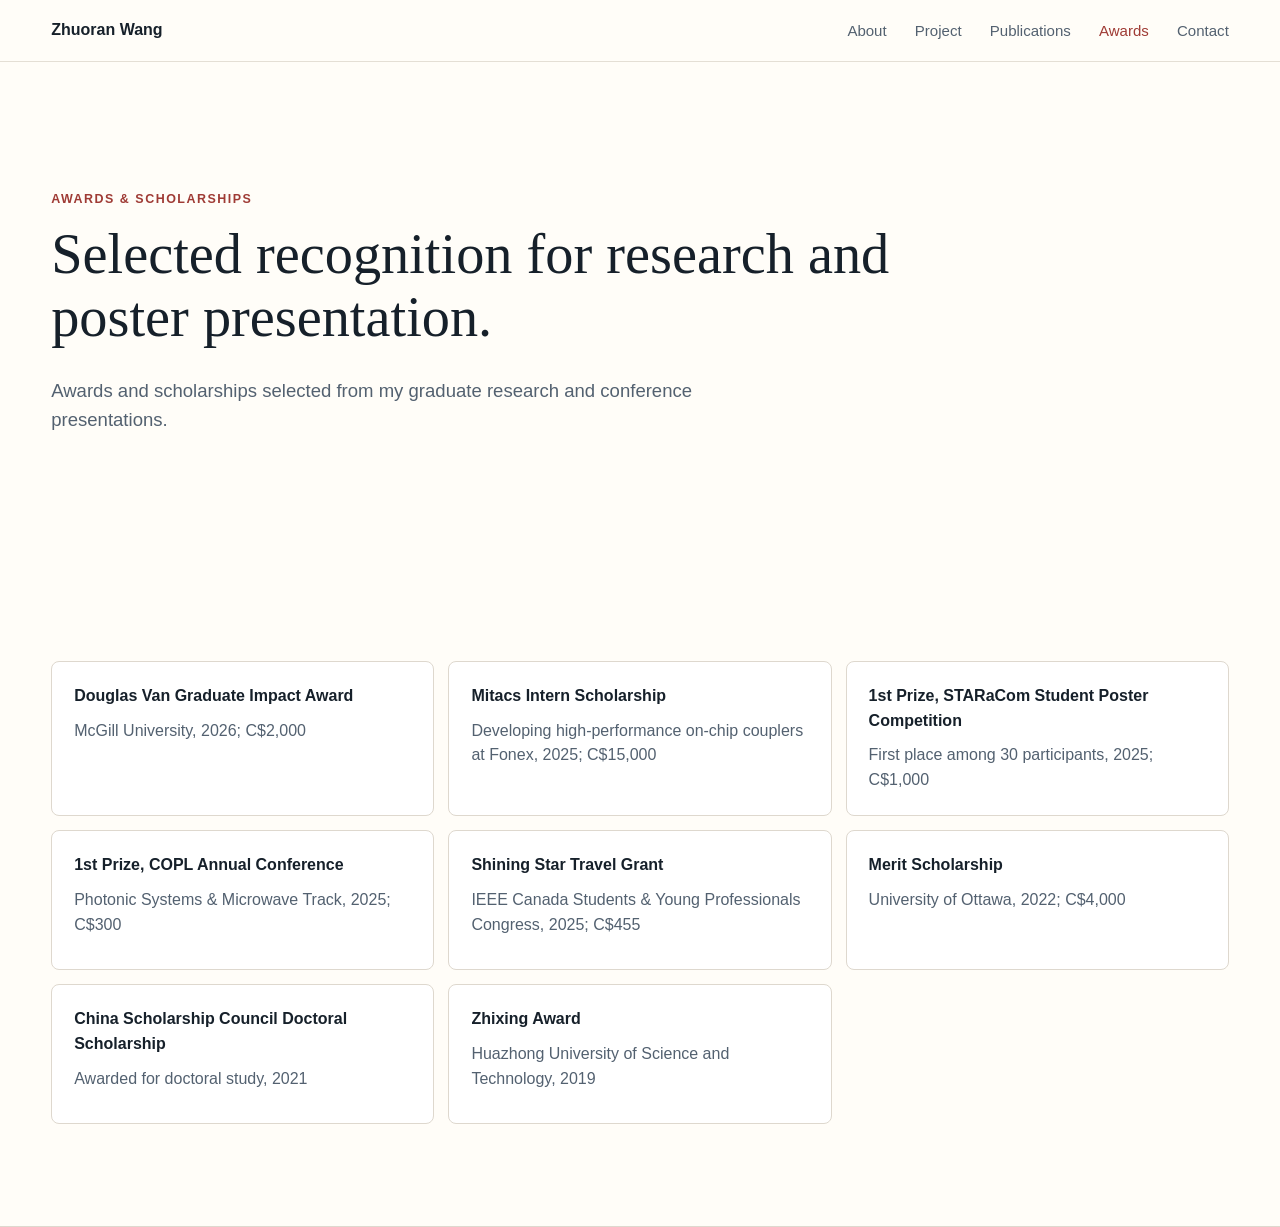
==== awards.html @ 81923270 "Add files via upload Publish personal website" ====
<!doctype html>
<html lang="en">
  <head>
    <meta charset="utf-8" />
    <meta name="viewport" content="width=device-width, initial-scale=1" />
    <meta name="description" content="Selected awards and scholarships received by Zhuoran Wang." />
    <title>Awards | Zhuoran Wang</title>
    <link rel="stylesheet" href="styles.css" />
  </head>
  <body>
    <header class="site-header" aria-label="Primary navigation">
      <a class="brand" href="index.html">Zhuoran Wang</a>
      <nav>
        <a href="index.html">About</a>
        <a href="projects.html">Project</a>
        <a href="publications.html">Publications</a>
        <a class="active" href="awards.html">Awards</a>
        <a href="index.html#contact">Contact</a>
      </nav>
    </header>

    <main>
      <section class="page-hero" aria-labelledby="awards-title">
        <p class="eyebrow">Awards &amp; Scholarships</p>
        <h1 id="awards-title">Selected recognition for research and poster presentation.</h1>
        <p>
          Awards and scholarships selected from my graduate research and conference presentations.
        </p>
      </section>

      <section class="section awards-section" aria-label="Selected awards">
        <div class="awards-grid">
          <article>
            <strong>Douglas Van Graduate Impact Award</strong>
            <span>McGill University, 2026; C$2,000</span>
          </article>
          <article>
            <strong>Mitacs Intern Scholarship</strong>
            <span>Developing high-performance on-chip couplers at Fonex, 2025; C$15,000</span>
          </article>
          <article>
            <strong>1st Prize, STARaCom Student Poster Competition</strong>
            <span>First place among 30 participants, 2025; C$1,000</span>
          </article>
          <article>
            <strong>1st Prize, COPL Annual Conference</strong>
            <span>Photonic Systems &amp; Microwave Track, 2025; C$300</span>
          </article>
          <article>
            <strong>Shining Star Travel Grant</strong>
            <span>IEEE Canada Students &amp; Young Professionals Congress, 2025; C$455</span>
          </article>
          <article>
            <strong>Merit Scholarship</strong>
            <span>University of Ottawa, 2022; C$4,000</span>
          </article>
          <article>
            <strong>China Scholarship Council Doctoral Scholarship</strong>
            <span>Awarded for doctoral study, 2021</span>
          </article>
          <article>
            <strong>Zhixing Award</strong>
            <span>Huazhong University of Science and Technology, 2019</span>
          </article>
        </div>
      </section>
    </main>
  </body>
</html>
---- styles.css ----
:root {
  --ink: #16202a;
  --subtle: #536170;
  --muted: #f4f0ea;
  --paper: #fffdf8;
  --line: #ded8ce;
  --blue: #1f4f7a;
  --red: #9f3b35;
  --green: #2f6d5c;
  --gold: #b07a24;
  --shadow: 0 24px 70px rgba(22, 32, 42, 0.12);
}

* {
  box-sizing: border-box;
}

html {
  scroll-behavior: smooth;
}

body {
  margin: 0;
  color: var(--ink);
  background: var(--paper);
  font-family: Arial, Helvetica, sans-serif;
  line-height: 1.55;
}

a {
  color: inherit;
  text-decoration: none;
}

img {
  display: block;
  max-width: 100%;
}

.site-header {
  position: sticky;
  top: 0;
  z-index: 10;
  display: flex;
  align-items: center;
  justify-content: space-between;
  gap: 24px;
  padding: 18px clamp(20px, 4vw, 64px);
  background: rgba(255, 253, 248, 0.92);
  border-bottom: 1px solid rgba(222, 216, 206, 0.82);
  backdrop-filter: blur(16px);
}

.brand {
  font-weight: 700;
  letter-spacing: 0;
}

nav {
  display: flex;
  align-items: center;
  gap: clamp(14px, 2.2vw, 30px);
  color: var(--subtle);
  font-size: 0.94rem;
}

nav a:hover,
nav a.active,
.contact-links a:hover,
.publication a:hover {
  color: var(--red);
}

.hero {
  display: grid;
  grid-template-columns: minmax(0, 0.9fr) minmax(360px, 1.1fr);
  gap: clamp(32px, 5vw, 76px);
  align-items: center;
  min-height: auto;
  padding: clamp(54px, 7vw, 96px) clamp(20px, 4vw, 64px) clamp(54px, 7vw, 92px);
  border-bottom: 1px solid var(--line);
}

.hero-copy {
  max-width: 780px;
}

.eyebrow {
  margin: 0 0 14px;
  color: var(--red);
  font-size: 0.78rem;
  font-weight: 700;
  letter-spacing: 0.12em;
  text-transform: uppercase;
}

h1,
h2,
h3,
p {
  overflow-wrap: anywhere;
}

h1 {
  margin: 0;
  max-width: 900px;
  font-family: Georgia, "Times New Roman", serif;
  font-size: clamp(2.35rem, 4.4vw, 4.8rem);
  font-weight: 500;
  line-height: 1.12;
  letter-spacing: 0;
}

h2 {
  margin: 0;
  font-family: Georgia, "Times New Roman", serif;
  font-size: clamp(2rem, 3.4vw, 4rem);
  font-weight: 500;
  line-height: 1.05;
  letter-spacing: 0;
}

h3 {
  margin: 0;
  font-size: 1.08rem;
  line-height: 1.25;
  letter-spacing: 0;
}

.hero-text {
  max-width: 680px;
  margin: 26px 0 0;
  color: var(--subtle);
  font-size: clamp(1.02rem, 1.4vw, 1.2rem);
}

.hero-actions,
.contact-links {
  display: flex;
  flex-wrap: wrap;
  gap: 12px;
  margin-top: 30px;
}

.button {
  display: inline-flex;
  align-items: center;
  justify-content: center;
  min-height: 44px;
  padding: 10px 18px;
  border: 1px solid var(--line);
  border-radius: 6px;
  color: var(--ink);
  background: #ffffff;
  font-weight: 700;
  box-shadow: 0 8px 20px rgba(22, 32, 42, 0.06);
}

.button.primary {
  color: white;
  border-color: var(--blue);
  background: var(--blue);
}

.hero-photo {
  margin: 0;
  justify-self: stretch;
  min-height: 520px;
  overflow: hidden;
  border-radius: 8px;
  background: #d8d2c8;
  box-shadow: var(--shadow);
}

.hero-photo img {
  width: 100%;
  height: 100%;
  min-height: 520px;
  object-fit: cover;
  object-position: 50% 45%;
}

.metrics {
  display: grid;
  grid-template-columns: repeat(4, minmax(0, 1fr));
  border-bottom: 1px solid var(--line);
}

.metrics a {
  display: block;
  min-height: 152px;
  padding: 26px clamp(20px, 3vw, 42px);
  border-right: 1px solid var(--line);
}

.metrics a:last-child {
  border-right: 0;
}

.metrics strong {
  display: block;
  color: var(--blue);
  font-size: clamp(1.2rem, 2vw, 1.7rem);
  line-height: 1.15;
}

.metrics span {
  display: block;
  margin-top: 10px;
  color: var(--subtle);
}

.metrics a:hover strong {
  color: var(--red);
}

.page-hero {
  max-width: 1040px;
  padding: clamp(70px, 10vw, 140px) clamp(20px, 4vw, 64px) clamp(54px, 7vw, 96px);
}

.page-hero h1 {
  max-width: 980px;
}

.page-hero p:not(.eyebrow) {
  max-width: 760px;
  margin: 28px 0 0;
  color: var(--subtle);
  font-size: clamp(1.05rem, 1.45vw, 1.24rem);
}

.section {
  padding: clamp(64px, 8vw, 118px) clamp(20px, 4vw, 64px);
  border-bottom: 1px solid var(--line);
}

.section-heading {
  display: grid;
  grid-template-columns: minmax(180px, 0.45fr) minmax(0, 1fr);
  gap: clamp(24px, 5vw, 70px);
  align-items: start;
  margin-bottom: 38px;
}

.section-heading.compact {
  display: block;
  max-width: 820px;
}

.highlight-grid {
  display: grid;
  grid-template-columns: repeat(3, minmax(0, 1fr));
  gap: 18px;
}

.highlight-card,
.publication,
.awards-grid article,
.timeline article {
  border: 1px solid var(--line);
  border-radius: 8px;
  background: white;
}

.link-card {
  display: block;
}

.link-card:hover {
  transform: translateY(-3px);
  transition: transform 180ms ease, border-color 180ms ease;
  border-color: rgba(159, 59, 53, 0.38);
}

.highlight-card {
  min-height: 360px;
  padding: 28px;
  box-shadow: 0 18px 45px rgba(22, 32, 42, 0.07);
}

.highlight-card .number {
  display: block;
  margin-bottom: 48px;
  font-family: Georgia, "Times New Roman", serif;
  font-size: 3rem;
}

.highlight-card p,
.publication p,
.timeline p,
.about-body p,
.contact-section p {
  color: var(--subtle);
}

.accent-red .number {
  color: var(--red);
}

.accent-green .number {
  color: var(--green);
}

.accent-gold .number {
  color: var(--gold);
}

.split {
  display: grid;
  grid-template-columns: minmax(220px, 0.78fr) minmax(0, 1fr);
  gap: clamp(28px, 7vw, 96px);
}

.muted {
  background: var(--muted);
}

.about-body {
  max-width: 820px;
  font-size: 1.05rem;
}

.about-body p:first-child {
  margin-top: 0;
}

.publication-list {
  display: grid;
  gap: 14px;
  margin-top: 34px;
}

.publication {
  display: grid;
  grid-template-columns: minmax(110px, 160px) minmax(0, 1fr);
  column-gap: 30px;
  row-gap: 8px;
  padding: 22px;
}

.publication .pub-status {
  grid-row: span 4;
  margin: 0;
  color: var(--red);
  font-weight: 700;
}

.publication p {
  margin: 0;
}

.publication span,
.publication a {
  display: block;
  color: var(--subtle);
}

.publication a {
  width: fit-content;
  font-weight: 700;
}

.timeline {
  display: grid;
  gap: 16px;
}

.timeline article {
  padding: 22px;
}

.timeline p {
  margin: 10px 0 0;
}

.education-section {
  border-bottom: 0;
}

.education-list article span {
  display: block;
  margin-top: 8px;
  color: var(--subtle);
}

.awards-grid {
  display: grid;
  grid-template-columns: repeat(3, minmax(0, 1fr));
  gap: 14px;
  margin-top: 34px;
}

.awards-grid article {
  min-height: 140px;
  padding: 22px;
}

.awards-grid strong,
.awards-grid span {
  display: block;
}

.awards-grid span {
  margin-top: 10px;
  color: var(--subtle);
}

.contact-section {
  display: grid;
  grid-template-columns: 180px minmax(0, 1fr);
  gap: 34px;
  align-items: center;
  margin: clamp(64px, 8vw, 118px) clamp(20px, 4vw, 64px);
  padding: clamp(28px, 5vw, 52px);
  color: white;
  background: var(--ink);
  border-radius: 8px;
}

.contact-strip {
  display: flex;
  flex-wrap: wrap;
  gap: 12px;
  padding: 0 clamp(20px, 4vw, 64px) clamp(64px, 8vw, 108px);
}

.project-accordion {
  padding: 0 clamp(20px, 4vw, 64px) clamp(74px, 8vw, 120px);
}

.project-accordion > details {
  border: 1px solid var(--line);
  border-radius: 8px;
  background: #ffffff;
  box-shadow: 0 18px 45px rgba(22, 32, 42, 0.06);
  overflow: hidden;
}

.project-accordion > details + details {
  margin-top: 18px;
}

.project-accordion > details > summary {
  cursor: pointer;
  padding: clamp(22px, 3.2vw, 34px) clamp(22px, 4vw, 42px);
  color: var(--ink);
  font-family: Georgia, "Times New Roman", serif;
  font-size: clamp(1.65rem, 2.55vw, 2.75rem);
  line-height: 1.12;
}

.project-group {
  border-top: 1px solid var(--line);
}

.project-group > summary {
  cursor: pointer;
  padding: clamp(24px, 4vw, 38px) clamp(22px, 4vw, 42px);
  color: var(--ink);
  font-family: Georgia, "Times New Roman", serif;
  font-size: clamp(1.4rem, 2.1vw, 2.2rem);
  line-height: 1.16;
}

.project-group > summary span {
  display: block;
  margin-bottom: 10px;
  color: var(--red);
  font-family: Arial, Helvetica, sans-serif;
  font-size: 0.78rem;
  font-weight: 700;
  letter-spacing: 0.12em;
  text-transform: uppercase;
}

.project-detail {
  display: grid;
  grid-template-columns: minmax(280px, 0.78fr) minmax(0, 1.22fr);
  gap: clamp(24px, 4vw, 52px);
  padding: clamp(24px, 4vw, 42px) clamp(22px, 4vw, 42px);
  border-top: 1px solid var(--line);
}

.project-detail:first-of-type {
  border-top: 1px solid var(--line);
}

.project-copy {
  align-self: start;
  position: sticky;
  top: 92px;
}

.project-kicker {
  margin: 0 0 12px;
  color: var(--red);
  font-size: 0.86rem;
  font-weight: 700;
}

.project-copy h3 {
  font-family: Georgia, "Times New Roman", serif;
  font-size: clamp(1.35rem, 2vw, 2rem);
  font-weight: 500;
  line-height: 1.18;
}

.project-copy > p:not(.project-kicker) {
  color: var(--subtle);
  font-size: 1.03rem;
}

.project-facts {
  display: grid;
  gap: 12px;
  margin: 24px 0 0;
}

.project-facts div {
  padding: 14px 0;
  border-top: 1px solid var(--line);
}

.project-facts dt {
  color: var(--ink);
  font-weight: 700;
}

.project-facts dd {
  margin: 5px 0 0;
  color: var(--subtle);
}

.project-figures {
  display: grid;
  gap: 16px;
}

.project-figures.two {
  grid-template-columns: repeat(2, minmax(0, 1fr));
}

.project-figures.three {
  grid-template-columns: repeat(2, minmax(0, 1fr));
}

.project-figures.three figure:first-child {
  grid-column: 1 / -1;
}

.project-figures figure {
  margin: 0;
  border: 1px solid var(--line);
  border-radius: 8px;
  background: var(--paper);
  overflow: hidden;
}

.project-figures object {
  display: block;
  width: 100%;
  height: clamp(240px, 32vw, 430px);
  border: 0;
  background: #ffffff;
}

.project-figures.three figure:first-child object {
  height: clamp(260px, 34vw, 460px);
}

.project-figures figcaption {
  padding: 12px 14px 14px;
  color: var(--subtle);
  font-size: 0.92rem;
}

.redirect-page {
  padding: 64px;
}

.industry-list {
  display: grid;
  grid-template-columns: repeat(2, minmax(0, 1fr));
  gap: 16px;
  padding: 0 clamp(22px, 4vw, 42px) clamp(26px, 4vw, 42px);
}

.industry-list article {
  padding: 22px;
  border: 1px solid var(--line);
  border-radius: 8px;
  background: var(--paper);
}

.industry-list h3 {
  font-family: Georgia, "Times New Roman", serif;
  font-size: clamp(1.25rem, 1.8vw, 1.75rem);
  font-weight: 500;
  line-height: 1.2;
}

.industry-list p {
  margin: 12px 0 0;
  color: var(--subtle);
}

.contact-section img {
  width: 180px;
  aspect-ratio: 1;
  object-fit: cover;
  border-radius: 8px;
}

.contact-section h2 {
  font-size: clamp(2.1rem, 4vw, 4.2rem);
}

.contact-section p {
  max-width: 720px;
  color: rgba(255, 255, 255, 0.75);
}

.contact-links a {
  display: inline-flex;
  align-items: center;
  min-height: 42px;
  padding: 9px 14px;
  border: 1px solid rgba(255, 255, 255, 0.22);
  border-radius: 6px;
  color: white;
  font-weight: 700;
}

@media (max-width: 1020px) {
  .hero,
  .section-heading,
  .split {
    grid-template-columns: 1fr;
  }

  .hero {
    min-height: 0;
  }

  .metrics,
  .highlight-grid,
  .awards-grid,
  .project-detail,
  .project-figures.two,
  .project-figures.three {
    grid-template-columns: repeat(2, minmax(0, 1fr));
  }

  .project-detail {
    grid-template-columns: 1fr;
  }

  .project-copy {
    position: static;
  }
}

@media (max-width: 720px) {
  .site-header {
    position: static;
    align-items: flex-start;
    flex-direction: column;
  }

  nav {
    width: 100%;
    overflow-x: auto;
    padding-bottom: 2px;
  }

  h1 {
    font-size: clamp(2.15rem, 11vw, 3.35rem);
    line-height: 1.14;
  }

  .hero-photo,
  .hero-photo img {
    min-height: 340px;
  }

  .metrics,
  .highlight-grid,
  .awards-grid,
  .publication,
  .contact-section,
  .industry-list,
  .project-figures.two,
  .project-figures.three {
    grid-template-columns: 1fr;
  }

  .project-figures.three figure:first-child {
    grid-column: auto;
  }

  .project-figures object,
  .project-figures.three figure:first-child object {
    height: 300px;
  }

  .metrics a {
    min-height: 0;
    border-right: 0;
    border-bottom: 1px solid var(--line);
  }

  .metrics a:last-child {
    border-bottom: 0;
  }

  .publication .pub-status {
    grid-row: auto;
  }

  .contact-section img {
    width: 132px;
  }
}
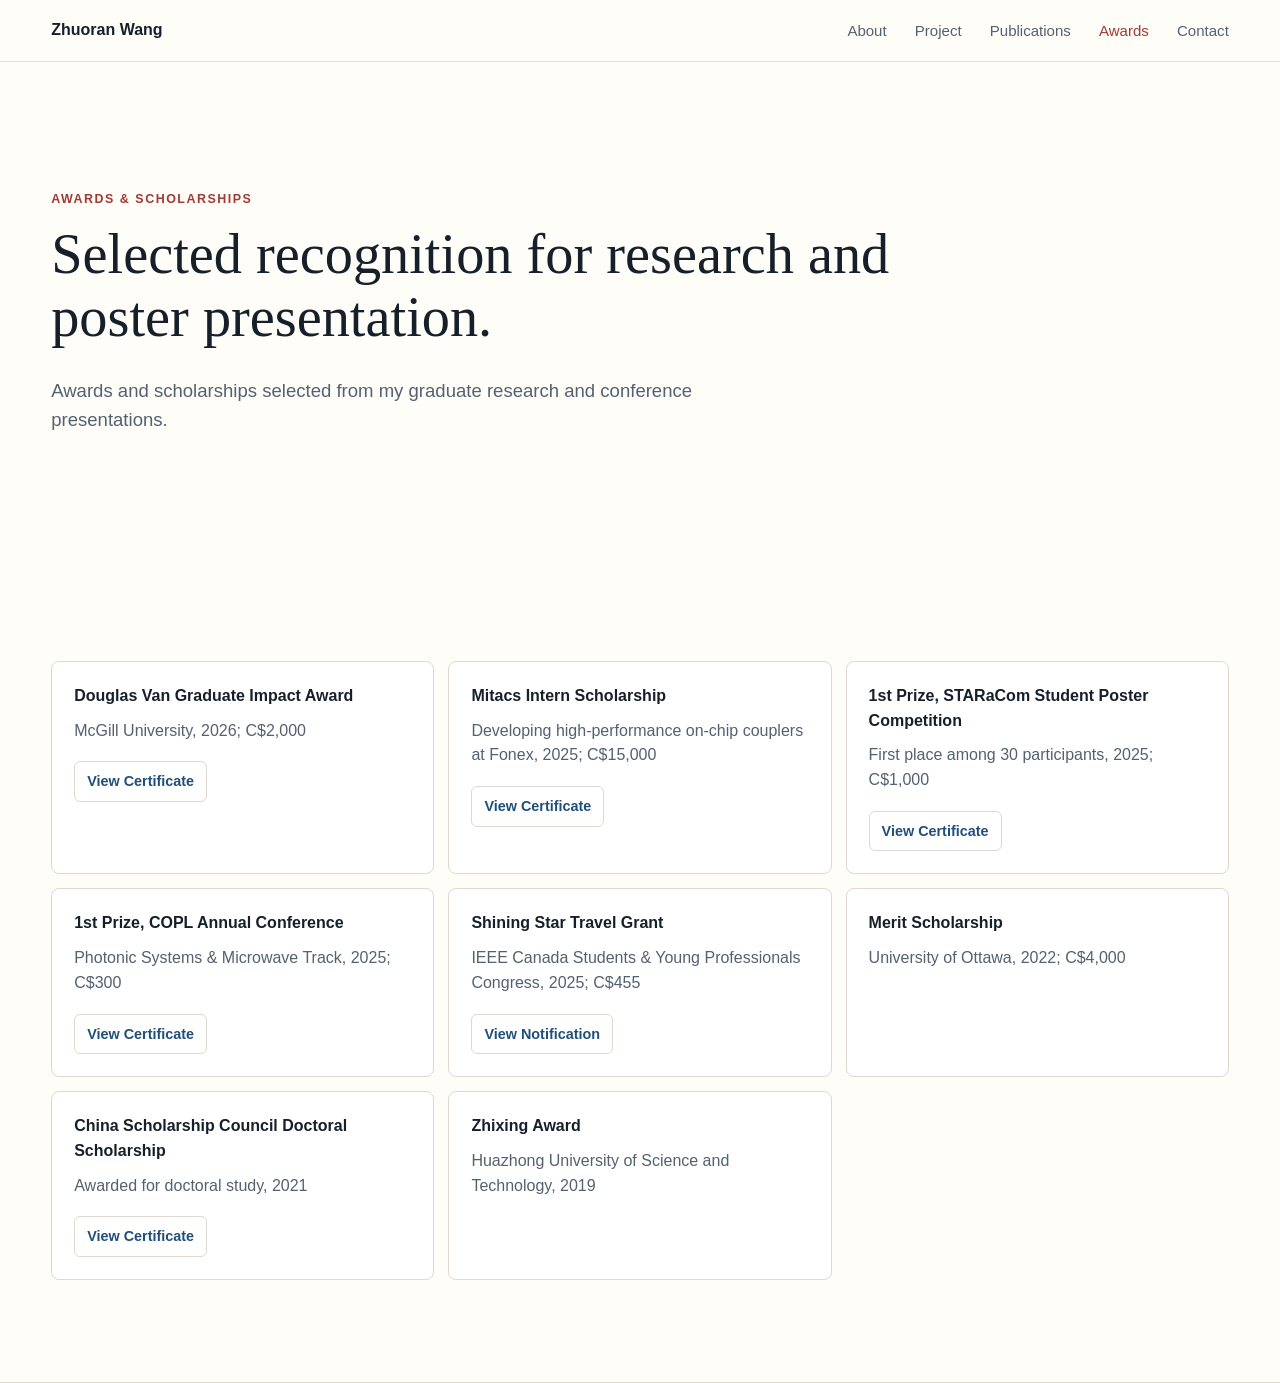
==== commit c1a98b4d: "Add files via upload Update awards certificates" ====
--- a/awards.html
+++ b/awards.html
@@ -33,22 +33,27 @@
           <article>
             <strong>Douglas Van Graduate Impact Award</strong>
             <span>McGill University, 2026; C$2,000</span>
+            <a class="certificate-link" href="assets/awards/douglas-van-graduate-impact-award.png">View Certificate</a>
           </article>
           <article>
             <strong>Mitacs Intern Scholarship</strong>
             <span>Developing high-performance on-chip couplers at Fonex, 2025; C$15,000</span>
+            <a class="certificate-link" href="assets/awards/mitacs-intern-scholarship.png">View Certificate</a>
           </article>
           <article>
             <strong>1st Prize, STARaCom Student Poster Competition</strong>
             <span>First place among 30 participants, 2025; C$1,000</span>
+            <a class="certificate-link" href="assets/awards/staracom-first-prize.pdf">View Certificate</a>
           </article>
           <article>
             <strong>1st Prize, COPL Annual Conference</strong>
             <span>Photonic Systems &amp; Microwave Track, 2025; C$300</span>
+            <a class="certificate-link" href="assets/awards/copl-first-prize.pdf">View Certificate</a>
           </article>
           <article>
             <strong>Shining Star Travel Grant</strong>
             <span>IEEE Canada Students &amp; Young Professionals Congress, 2025; C$455</span>
+            <a class="certificate-link" href="assets/awards/shining-star-travel-grant.png">View Notification</a>
           </article>
           <article>
             <strong>Merit Scholarship</strong>
@@ -57,6 +62,7 @@
           <article>
             <strong>China Scholarship Council Doctoral Scholarship</strong>
             <span>Awarded for doctoral study, 2021</span>
+            <a class="certificate-link" href="assets/awards/csc-doctoral-scholarship.pdf">View Certificate</a>
           </article>
           <article>
             <strong>Zhixing Award</strong>
--- a/styles.css
+++ b/styles.css
@@ -406,6 +406,25 @@
   color: var(--subtle);
 }
 
+.certificate-link {
+  display: inline-flex;
+  width: fit-content;
+  margin-top: 18px;
+  padding: 8px 12px;
+  border: 1px solid var(--line);
+  border-radius: 6px;
+  color: var(--blue);
+  background: #ffffff;
+  font-size: 0.9rem;
+  font-weight: 700;
+}
+
+.certificate-link:hover {
+  color: #ffffff;
+  border-color: var(--blue);
+  background: var(--blue);
+}
+
 .contact-section {
   display: grid;
   grid-template-columns: 180px minmax(0, 1fr);
@@ -532,24 +551,37 @@
   color: var(--subtle);
 }
 
-.project-figures {
-  display: grid;
-  gap: 16px;
-}
-
-.project-figures.two {
-  grid-template-columns: repeat(2, minmax(0, 1fr));
-}
-
-.project-figures.three {
-  grid-template-columns: repeat(2, minmax(0, 1fr));
-}
-
-.project-figures.three figure:first-child {
-  grid-column: 1 / -1;
-}
-
-.project-figures figure {
+.project-viewer {
+  min-width: 0;
+}
+
+.viewer-tabs {
+  display: flex;
+  flex-wrap: wrap;
+  gap: 8px;
+  margin-bottom: 12px;
+}
+
+.viewer-tabs button {
+  cursor: pointer;
+  min-height: 38px;
+  padding: 8px 13px;
+  border: 1px solid var(--line);
+  border-radius: 6px;
+  color: var(--subtle);
+  background: #ffffff;
+  font: inherit;
+  font-weight: 700;
+}
+
+.viewer-tabs button.active,
+.viewer-tabs button:hover {
+  color: #ffffff;
+  border-color: var(--blue);
+  background: var(--blue);
+}
+
+.project-viewer figure {
   margin: 0;
   border: 1px solid var(--line);
   border-radius: 8px;
@@ -557,19 +589,15 @@
   overflow: hidden;
 }
 
-.project-figures object {
+.project-viewer iframe {
   display: block;
   width: 100%;
-  height: clamp(240px, 32vw, 430px);
+  height: clamp(420px, 46vw, 720px);
   border: 0;
   background: #ffffff;
 }
 
-.project-figures.three figure:first-child object {
-  height: clamp(260px, 34vw, 460px);
-}
-
-.project-figures figcaption {
+.project-viewer figcaption {
   padding: 12px 14px 14px;
   color: var(--subtle);
   font-size: 0.92rem;
@@ -646,9 +674,7 @@
   .metrics,
   .highlight-grid,
   .awards-grid,
-  .project-detail,
-  .project-figures.two,
-  .project-figures.three {
+  .project-detail {
     grid-template-columns: repeat(2, minmax(0, 1fr));
   }
 
@@ -689,19 +715,12 @@
   .awards-grid,
   .publication,
   .contact-section,
-  .industry-list,
-  .project-figures.two,
-  .project-figures.three {
+  .industry-list {
     grid-template-columns: 1fr;
   }
 
-  .project-figures.three figure:first-child {
-    grid-column: auto;
-  }
-
-  .project-figures object,
-  .project-figures.three figure:first-child object {
-    height: 300px;
+  .project-viewer iframe {
+    height: 420px;
   }
 
   .metrics a {
